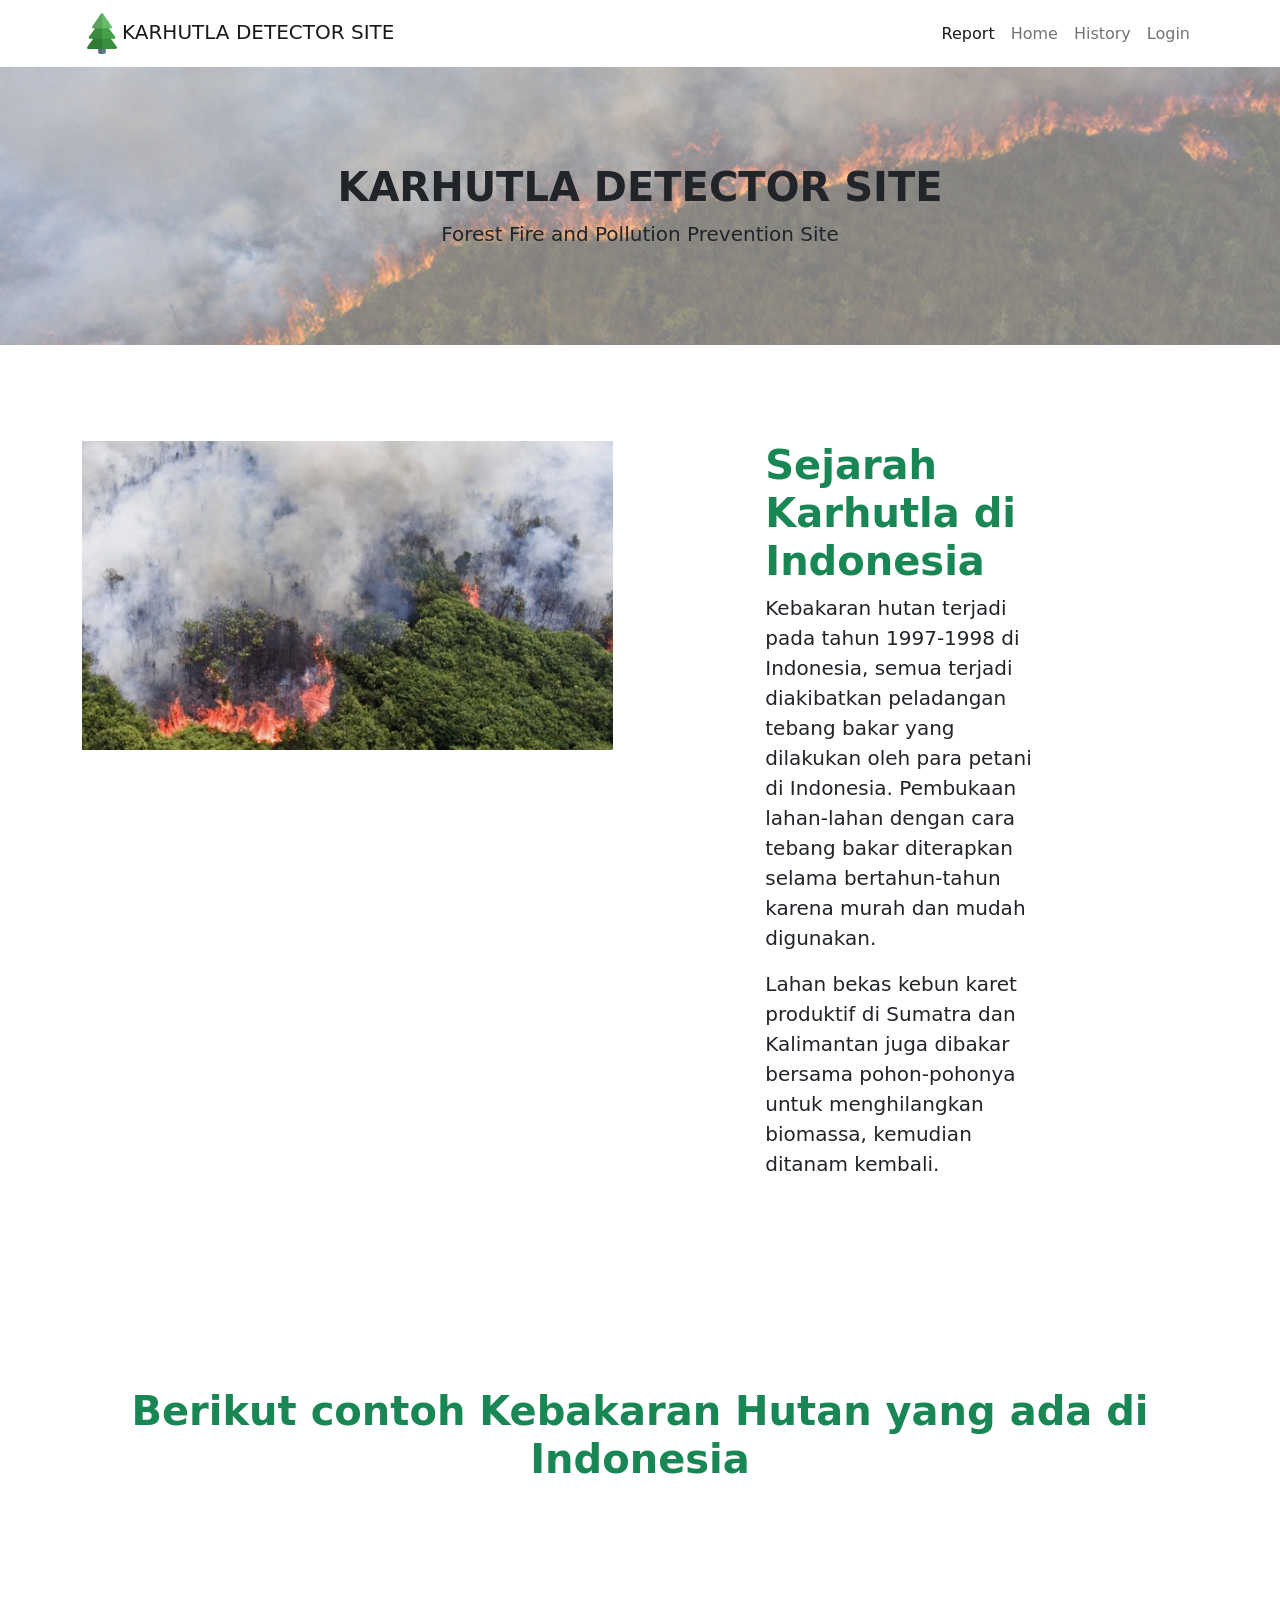
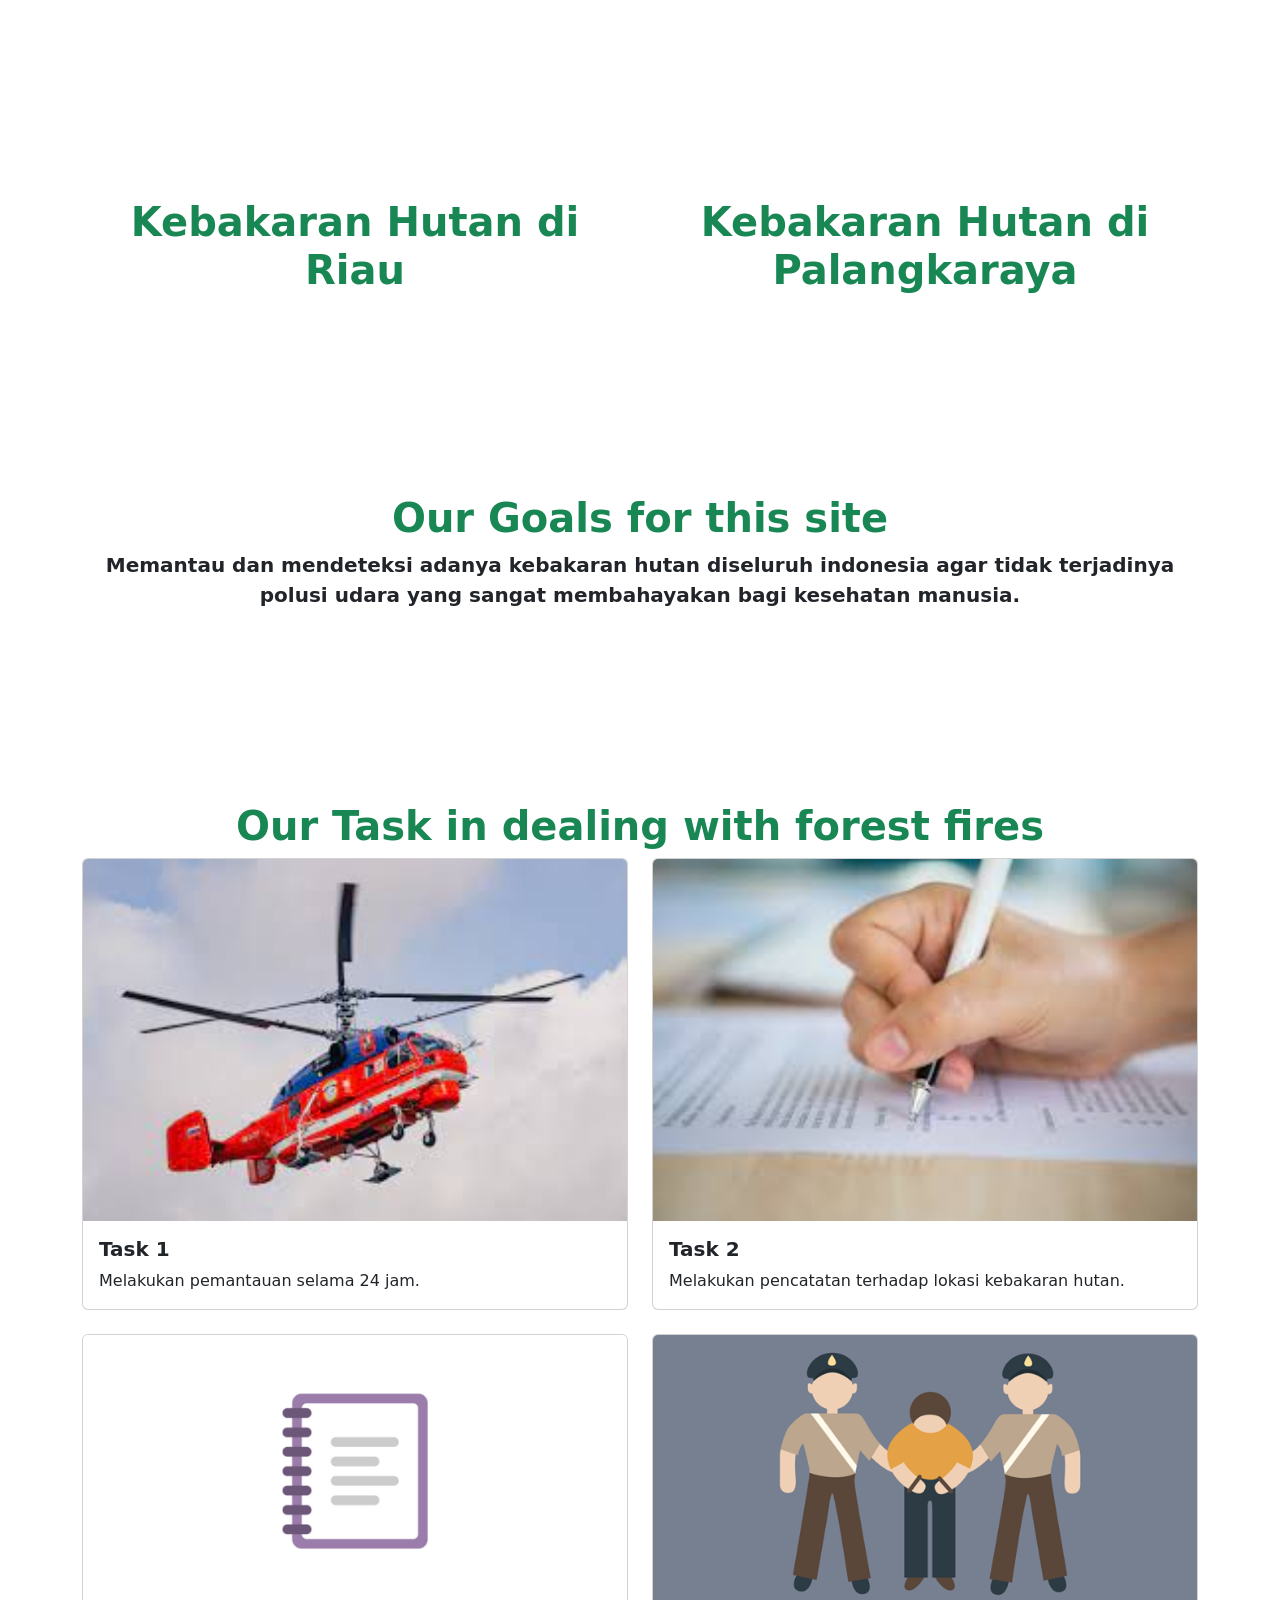
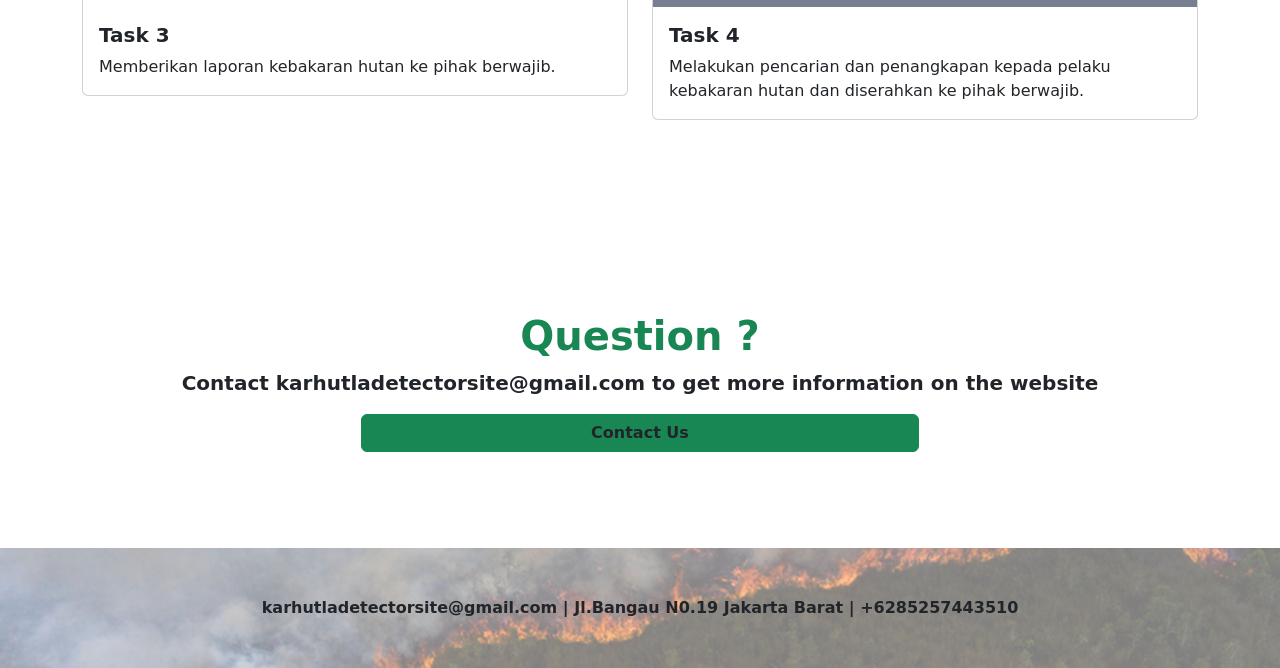
==== index.html @ f3c93c3b "Add files via upload" ====
<!DOCTYPE html>
<html lang="en">
    <head>
        <meta charset="utf-8" />
        <meta name="viewport" content="width=device-width, initial-scale=1, shrink-to-fit=no" />
        <meta name="description" content="" />
        <meta name="author" content="" />
        <title>KARHUTLA DETECTOR SITE</title>
        <!-- Favicon-->
        <link rel="icon" type="image/x-icon" href="assets/christmas-tree.png" />
        <!-- Core theme CSS (includes Bootstrap)-->
        <link href="css/styles.css" rel="stylesheet" />
    </head>
    <body>
        <!-- Responsive navbar-->
        <nav class="navbar navbar-expand-lg navbar-white bg-white">
            <div class="container">
                <a class="navbar-brand" href="#!"><img src="assets/christmas-tree.png" alt="" width="40" height="41">KARHUTLA DETECTOR SITE</a>
                <button class="navbar-toggler" type="button" data-bs-toggle="collapse" data-bs-target="#navbarSupportedContent" aria-controls="navbarSupportedContent" aria-expanded="false" aria-label="Toggle navigation"><span class="navbar-toggler-icon"></span></button>
                <div class="collapse navbar-collapse" id="navbarSupportedContent">
                    <ul class="navbar-nav ms-auto mb-2 mb-lg-0">
                        <li class="nav-item"><a class="nav-link active" aria-current="page" href="report.html">Report</a></li>
                        <li class="nav-item"><a class="nav-link" href="index.html">Home</a></li>
                        <li class="nav-item"><a class="nav-link" href="history.html">History</a></li>
                        <li class="nav-item"><a class="nav-link" href="login.html">Login</a></li>
                    </ul>
                </div>
            </div>
        </nav>
        <!-- Header - set the background image for the header in the line below-->
        <header class="py-5 bg-image-full" style="background-image: url('assets/KARHUTLA.png')">
            <div class="text-center my-5">
                <h1 class="text-dark fs-1 fw-bolder">KARHUTLA DETECTOR SITE</h1>
                <p class="text-dark fs-5 fw-italic">Forest Fire and Pollution Prevention Site</p>
            </div>
        </header>


        <!-- Content section-->
        <section class="py-5">
            <div class="container my-5 d-flex">
                <img src="assets/kebakaran-lahan-gambut-di-desa-jungkal-1_169.jpeg" alt="" width="531" height="309">
                <div class="row justify-content-center">
                    <div class="col-lg-6">
                        <h2 class="text-success fs-1 fw-bolder">Sejarah Karhutla di Indonesia</h2>
                        <p class="lead">Kebakaran hutan terjadi pada tahun 1997-1998 di Indonesia, semua terjadi diakibatkan peladangan tebang
                            bakar yang dilakukan oleh para petani di Indonesia. Pembukaan lahan-lahan dengan cara tebang bakar diterapkan selama
                            bertahun-tahun karena murah dan mudah digunakan.
                        </p>
                        <p class="lead">Lahan bekas kebun karet produktif di Sumatra dan Kalimantan juga dibakar bersama pohon-pohonya untuk
                            menghilangkan biomassa, kemudian ditanam kembali.
                        </p>
                    </div>
                </div>
            </div>
        </section>


        <!-- Content section-->
        <section class="py-5">
            <div class="container my-5">
                <div class="row justify-content-center">
                    <div class="col-lg-12">
                        <h2 class="text-center text-success fw-bolder fs-1">Berikut contoh Kebakaran Hutan yang ada di Indonesia</h2>
                    </div>
                    <div class="col lg-6">
                        <div class="ratio ratio-16x9">
                            <iframe src="https://youtu.be/qpAShUj5Jpo?si=5IlrTbYM2L9BTqya" title="Kebakaran Hutan di Riau"></iframe>
                        </div>
                        <h1 class="text-center fw-semibold text-success">Kebakaran Hutan di Riau</h1>
                    </div>
                    <div class="col lg-6">
                        <div class="ratio ratio-16x9">
                            <iframe src="https://youtu.be/cccvtlO1Bw4?si=IxOAvPExMIFR67y2" title="Kebakaran Hutan di Riau"></iframe>
                        </div>
                        <h1 class="text-center fw-semibold text-success">Kebakaran Hutan di Palangkaraya</h1>
                    </div>
                </div>
            </div>
            <div class="row">
            </div>
        </section>


        <!-- Content Section -->
        <section class="py-5">
            <div class="container my-5">
                <h1 class="fw-bolder text-center text-success">Our Goals for this site</h1>
                <p class="fw-semibold text-center fs-5">Memantau dan mendeteksi adanya kebakaran hutan diseluruh indonesia agar tidak terjadinya
                    polusi udara yang sangat membahayakan bagi kesehatan manusia.
                </p>
            </div>
        </section>


        <!-- Content Section -->
        <section class="py-5">
            <div class="container my-5">
                <h1 class="fw-bolder text-center text-success">Our Task in dealing with forest fires</h1>
                <!-- Task Content Section -->
                <div class="row row-cols-1 row-cols-md-2 g-4">
                    <div class="col">
                      <div class="card">
                        <img src="assets/Untitled.jpeg" class="card-img-top" alt="...">
                        <div class="card-body">
                          <h5 class="card-title fw-bolder">Task 1</h5>
                          <p class="card-text">Melakukan pemantauan selama 24 jam.</p>
                        </div>
                      </div>
                    </div>
                    <div class="col">
                      <div class="card">
                        <img src="assets/images.jpeg" class="card-img-top" alt="...">
                        <div class="card-body">
                          <h5 class="card-title fw-bolder">Task 2</h5>
                          <p class="card-text">Melakukan pencatatan terhadap lokasi kebakaran hutan.</p>
                        </div>
                      </div>
                    </div>
                    <div class="col">
                      <div class="card">
                        <img src="assets/Desain tanpa judul.png" class="card-img-top" alt="...">
                        <div class="card-body">
                          <h5 class="card-title fw-bolder">Task 3</h5>
                          <p class="card-text">Memberikan laporan kebakaran hutan ke pihak berwajib.</p>
                        </div>
                      </div>
                    </div>
                    <div class="col">
                      <div class="card">
                        <img src="assets/ilustrasi-penangkapan-.png" class="card-img-top" alt="...">
                        <div class="card-body">
                          <h5 class="card-title fw-bolder">Task 4</h5>
                          <p class="card-text">Melakukan pencarian dan penangkapan kepada pelaku kebakaran hutan dan diserahkan ke pihak berwajib.</p>
                        </div>
                      </div>
                    </div>
                  </div>
                  <!-- End of Section -->
            </div>
        </section>

        <!-- Content Section -->
        <section class="py-5">
            <div class="container my-5">
                <h1 class="fw-bolder text-center text-success">Question ?</h1>
                <p class="fw-semibold text-center fs-5">Contact karhutladetectorsite@gmail.com to get more information
                    on the website
                </p>
                
                <div class="d-grid gap-2 col-6 mx-auto">
                    <a href="#" class="btn btn-success fw-bolder text-dark" role="button" data-bs-toggle="button">Contact Us</a>
                  </div>
            </div>
        </section>
        <!-- Footer-->
        <footer class="py-5 bg-image-full" style="background-image: url('assets/KARHUTLA.png')">
            <div class="container">
                <p class="m-0 text-center text-dark fw-bolder">karhutladetectorsite@gmail.com | Jl.Bangau N0.19 Jakarta Barat | +6285257443510</p></div>
        </footer>
        <!-- Bootstrap core JS-->
        <script src="https://cdn.jsdelivr.net/npm/bootstrap@5.2.3/dist/js/bootstrap.bundle.min.js"></script>
        <!-- Core theme JS-->
        <script src="js/scripts.js"></script>
    </body>
</html>
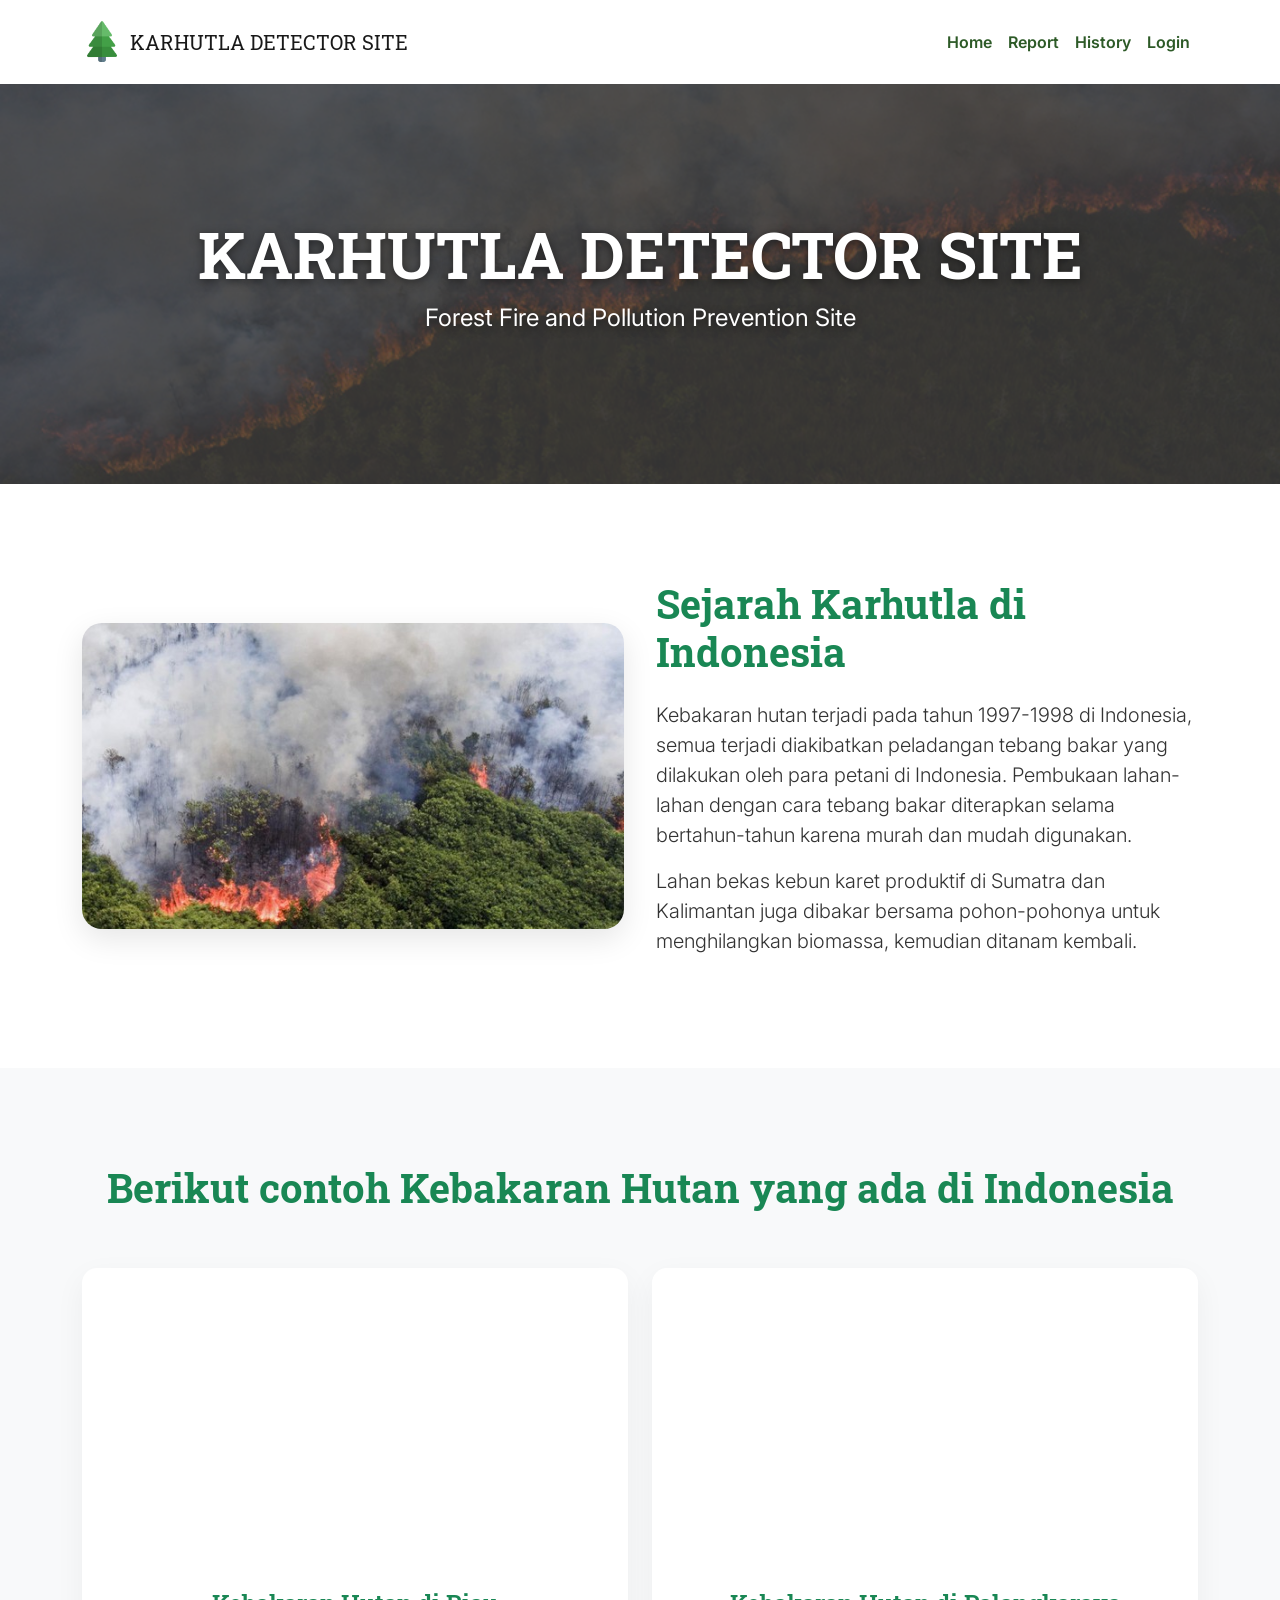
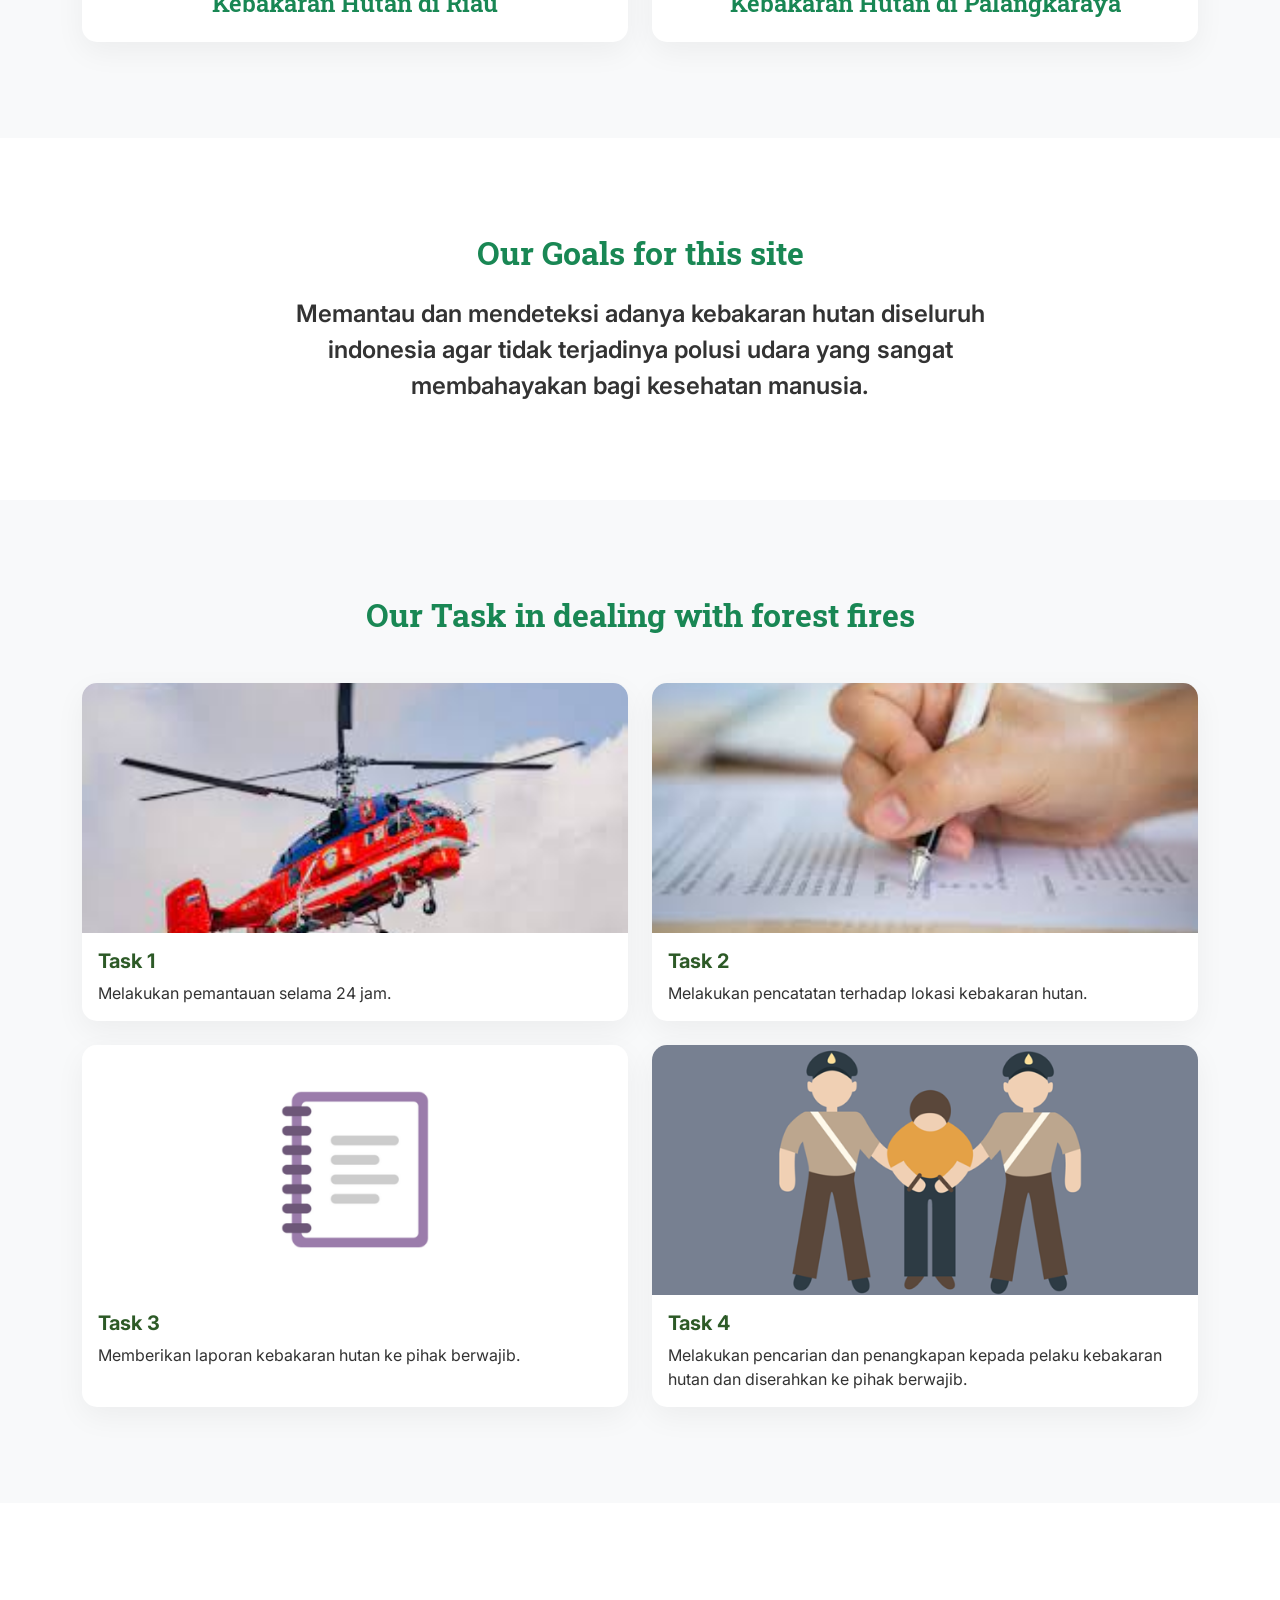
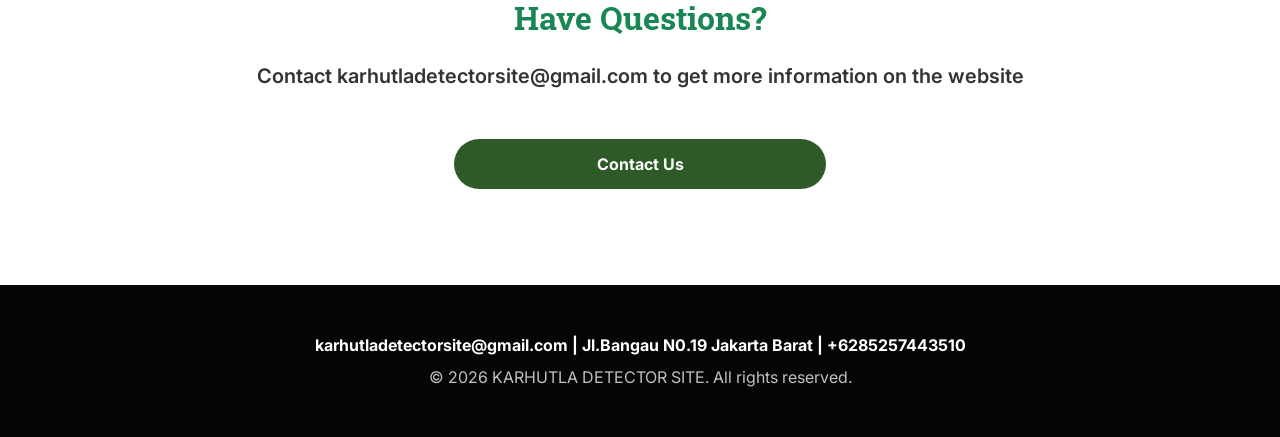
==== commit 7d93b588: "Improve UI/UX, fix broken links, and modernize design" ====
--- a/index.html
+++ b/index.html
@@ -3,46 +3,51 @@
     <head>
         <meta charset="utf-8" />
         <meta name="viewport" content="width=device-width, initial-scale=1, shrink-to-fit=no" />
-        <meta name="description" content="" />
-        <meta name="author" content="" />
+        <meta name="description" content="KARHUTLA DETECTOR SITE - Forest Fire and Pollution Prevention Site. Monitoring and detecting forest fires in Indonesia." />
+        <meta name="author" content="KARHUTLA Team" />
         <title>KARHUTLA DETECTOR SITE</title>
         <!-- Favicon-->
         <link rel="icon" type="image/x-icon" href="assets/christmas-tree.png" />
         <!-- Core theme CSS (includes Bootstrap)-->
         <link href="css/styles.css" rel="stylesheet" />
+        <!-- Custom Premium CSS -->
+        <link href="css/custom.css" rel="stylesheet" />
     </head>
     <body>
         <!-- Responsive navbar-->
-        <nav class="navbar navbar-expand-lg navbar-white bg-white">
+        <nav class="navbar navbar-expand-lg sticky-top">
             <div class="container">
-                <a class="navbar-brand" href="#!"><img src="assets/christmas-tree.png" alt="" width="40" height="41">KARHUTLA DETECTOR SITE</a>
+                <a class="navbar-brand d-flex align-items-center" href="index.html">
+                    <img src="assets/christmas-tree.png" alt="Logo" width="40" height="41" class="me-2">
+                    KARHUTLA DETECTOR SITE
+                </a>
                 <button class="navbar-toggler" type="button" data-bs-toggle="collapse" data-bs-target="#navbarSupportedContent" aria-controls="navbarSupportedContent" aria-expanded="false" aria-label="Toggle navigation"><span class="navbar-toggler-icon"></span></button>
                 <div class="collapse navbar-collapse" id="navbarSupportedContent">
                     <ul class="navbar-nav ms-auto mb-2 mb-lg-0">
-                        <li class="nav-item"><a class="nav-link active" aria-current="page" href="report.html">Report</a></li>
                         <li class="nav-item"><a class="nav-link" href="index.html">Home</a></li>
+                        <li class="nav-item"><a class="nav-link" href="report.html">Report</a></li>
                         <li class="nav-item"><a class="nav-link" href="history.html">History</a></li>
                         <li class="nav-item"><a class="nav-link" href="login.html">Login</a></li>
                     </ul>
                 </div>
             </div>
         </nav>
-        <!-- Header - set the background image for the header in the line below-->
-        <header class="py-5 bg-image-full" style="background-image: url('assets/KARHUTLA.png')">
-            <div class="text-center my-5">
-                <h1 class="text-dark fs-1 fw-bolder">KARHUTLA DETECTOR SITE</h1>
-                <p class="text-dark fs-5 fw-italic">Forest Fire and Pollution Prevention Site</p>
+
+        <!-- Header -->
+        <header class="py-5 bg-image-full" style="background-image: url('assets/KARHUTLA.png'); min-height: 400px; display: flex; align-items: center;">
+            <div class="container text-center">
+                <h1 class="display-3 fw-bolder">KARHUTLA DETECTOR SITE</h1>
+                <p class="fs-4 italic">Forest Fire and Pollution Prevention Site</p>
             </div>
         </header>
 
-
         <!-- Content section-->
         <section class="py-5">
-            <div class="container my-5 d-flex">
-                <img src="assets/kebakaran-lahan-gambut-di-desa-jungkal-1_169.jpeg" alt="" width="531" height="309">
-                <div class="row justify-content-center">
-                    <div class="col-lg-6">
-                        <h2 class="text-success fs-1 fw-bolder">Sejarah Karhutla di Indonesia</h2>
+            <div class="container my-5">
+                <div class="responsive-layout">
+                    <img src="assets/kebakaran-lahan-gambut-di-desa-jungkal-1_169.jpeg" alt="Kebakaran Hutan" width="531" height="309">
+                    <div class="text-content">
+                        <h2 class="text-success fs-1 fw-bolder mb-4">Sejarah Karhutla di Indonesia</h2>
                         <p class="lead">Kebakaran hutan terjadi pada tahun 1997-1998 di Indonesia, semua terjadi diakibatkan peladangan tebang
                             bakar yang dilakukan oleh para petani di Indonesia. Pembukaan lahan-lahan dengan cara tebang bakar diterapkan selama
                             bertahun-tahun karena murah dan mudah digunakan.
@@ -55,53 +60,53 @@
             </div>
         </section>
 
-
-        <!-- Content section-->
-        <section class="py-5">
+        <!-- Video Section-->
+        <section class="py-5 bg-light">
             <div class="container my-5">
-                <div class="row justify-content-center">
+                <div class="row justify-content-center mb-5">
                     <div class="col-lg-12">
                         <h2 class="text-center text-success fw-bolder fs-1">Berikut contoh Kebakaran Hutan yang ada di Indonesia</h2>
                     </div>
-                    <div class="col lg-6">
-                        <div class="ratio ratio-16x9">
-                            <iframe src="https://youtu.be/qpAShUj5Jpo?si=5IlrTbYM2L9BTqya" title="Kebakaran Hutan di Riau"></iframe>
+                </div>
+                <div class="row g-4">
+                    <div class="col-lg-6">
+                        <div class="card h-100 p-3">
+                            <div class="ratio ratio-16x9 mb-3 rounded overflow-hidden">
+                                <iframe src="https://www.youtube.com/embed/qpAShUj5Jpo" title="Kebakaran Hutan di Riau" allowfullscreen></iframe>
+                            </div>
+                            <h3 class="text-center fw-semibold text-success h4">Kebakaran Hutan di Riau</h3>
                         </div>
-                        <h1 class="text-center fw-semibold text-success">Kebakaran Hutan di Riau</h1>
                     </div>
-                    <div class="col lg-6">
-                        <div class="ratio ratio-16x9">
-                            <iframe src="https://youtu.be/cccvtlO1Bw4?si=IxOAvPExMIFR67y2" title="Kebakaran Hutan di Riau"></iframe>
+                    <div class="col-lg-6">
+                        <div class="card h-100 p-3">
+                            <div class="ratio ratio-16x9 mb-3 rounded overflow-hidden">
+                                <iframe src="https://www.youtube.com/embed/cccvtlO1Bw4" title="Kebakaran Hutan di Palangkaraya" allowfullscreen></iframe>
+                            </div>
+                            <h3 class="text-center fw-semibold text-success h4">Kebakaran Hutan di Palangkaraya</h3>
                         </div>
-                        <h1 class="text-center fw-semibold text-success">Kebakaran Hutan di Palangkaraya</h1>
                     </div>
                 </div>
             </div>
-            <div class="row">
-            </div>
         </section>
 
-
-        <!-- Content Section -->
+        <!-- Goals Section -->
         <section class="py-5">
             <div class="container my-5">
-                <h1 class="fw-bolder text-center text-success">Our Goals for this site</h1>
-                <p class="fw-semibold text-center fs-5">Memantau dan mendeteksi adanya kebakaran hutan diseluruh indonesia agar tidak terjadinya
+                <h2 class="fw-bolder text-center text-success mb-4">Our Goals for this site</h2>
+                <p class="fw-semibold text-center fs-4 mx-auto" style="max-width: 800px;">Memantau dan mendeteksi adanya kebakaran hutan diseluruh indonesia agar tidak terjadinya
                     polusi udara yang sangat membahayakan bagi kesehatan manusia.
                 </p>
             </div>
         </section>
 
-
-        <!-- Content Section -->
-        <section class="py-5">
+        <!-- Task Content Section -->
+        <section class="py-5 bg-light">
             <div class="container my-5">
-                <h1 class="fw-bolder text-center text-success">Our Task in dealing with forest fires</h1>
-                <!-- Task Content Section -->
+                <h2 class="fw-bolder text-center text-success mb-5">Our Task in dealing with forest fires</h2>
                 <div class="row row-cols-1 row-cols-md-2 g-4">
                     <div class="col">
-                      <div class="card">
-                        <img src="assets/Untitled.jpeg" class="card-img-top" alt="...">
+                      <div class="card h-100">
+                        <img src="assets/Untitled.jpeg" class="card-img-top" alt="Task 1" style="height: 250px; object-fit: cover;">
                         <div class="card-body">
                           <h5 class="card-title fw-bolder">Task 1</h5>
                           <p class="card-text">Melakukan pemantauan selama 24 jam.</p>
@@ -109,8 +114,8 @@
                       </div>
                     </div>
                     <div class="col">
-                      <div class="card">
-                        <img src="assets/images.jpeg" class="card-img-top" alt="...">
+                      <div class="card h-100">
+                        <img src="assets/images.jpeg" class="card-img-top" alt="Task 2" style="height: 250px; object-fit: cover;">
                         <div class="card-body">
                           <h5 class="card-title fw-bolder">Task 2</h5>
                           <p class="card-text">Melakukan pencatatan terhadap lokasi kebakaran hutan.</p>
@@ -118,8 +123,8 @@
                       </div>
                     </div>
                     <div class="col">
-                      <div class="card">
-                        <img src="assets/Desain tanpa judul.png" class="card-img-top" alt="...">
+                      <div class="card h-100">
+                        <img src="assets/Desain tanpa judul.png" class="card-img-top" alt="Task 3" style="height: 250px; object-fit: cover;">
                         <div class="card-body">
                           <h5 class="card-title fw-bolder">Task 3</h5>
                           <p class="card-text">Memberikan laporan kebakaran hutan ke pihak berwajib.</p>
@@ -127,8 +132,8 @@
                       </div>
                     </div>
                     <div class="col">
-                      <div class="card">
-                        <img src="assets/ilustrasi-penangkapan-.png" class="card-img-top" alt="...">
+                      <div class="card h-100">
+                        <img src="assets/ilustrasi-penangkapan-.png" class="card-img-top" alt="Task 4" style="height: 250px; object-fit: cover;">
                         <div class="card-body">
                           <h5 class="card-title fw-bolder">Task 4</h5>
                           <p class="card-text">Melakukan pencarian dan penangkapan kepada pelaku kebakaran hutan dan diserahkan ke pihak berwajib.</p>
@@ -136,28 +141,28 @@
                       </div>
                     </div>
                   </div>
-                  <!-- End of Section -->
             </div>
         </section>
 
-        <!-- Content Section -->
+        <!-- Contact Section -->
         <section class="py-5">
-            <div class="container my-5">
-                <h1 class="fw-bolder text-center text-success">Question ?</h1>
-                <p class="fw-semibold text-center fs-5">Contact karhutladetectorsite@gmail.com to get more information
-                    on the website
-                </p>
-                
-                <div class="d-grid gap-2 col-6 mx-auto">
-                    <a href="#" class="btn btn-success fw-bolder text-dark" role="button" data-bs-toggle="button">Contact Us</a>
-                  </div>
+            <div class="container my-5 text-center">
+                <h2 class="fw-bolder text-success mb-4">Have Questions?</h2>
+                <p class="fw-semibold fs-5 mb-5">Contact karhutladetectorsite@gmail.com to get more information on the website</p>
+                <div class="d-grid gap-2 col-md-4 mx-auto">
+                    <a href="mailto:karhutladetectorsite@gmail.com" class="btn btn-success fw-bolder">Contact Us</a>
+                </div>
             </div>
         </section>
+
         <!-- Footer-->
         <footer class="py-5 bg-image-full" style="background-image: url('assets/KARHUTLA.png')">
             <div class="container">
-                <p class="m-0 text-center text-dark fw-bolder">karhutladetectorsite@gmail.com | Jl.Bangau N0.19 Jakarta Barat | +6285257443510</p></div>
+                <p class="m-0 text-center fw-bolder">karhutladetectorsite@gmail.com | Jl.Bangau N0.19 Jakarta Barat | +6285257443510</p>
+                <p class="m-0 text-center mt-2 opacity-75">&copy; 2026 KARHUTLA DETECTOR SITE. All rights reserved.</p>
+            </div>
         </footer>
+
         <!-- Bootstrap core JS-->
         <script src="https://cdn.jsdelivr.net/npm/bootstrap@5.2.3/dist/js/bootstrap.bundle.min.js"></script>
         <!-- Core theme JS-->
--- a/css/custom.css
+++ b/css/custom.css
@@ -0,0 +1,158 @@
+/* Custom Premium Design System for KARHUTLA */
+@import url('https://fonts.googleapis.com/css2?family=Inter:wght@300;400;600;800&family=Roboto+Slab:wght@400;700&display=swap');
+
+:root {
+    --primary-green: #2d5a27;
+    --accent-orange: #e67e22;
+    --glass-bg: rgba(255, 255, 255, 0.85);
+    --glass-border: rgba(255, 255, 255, 0.3);
+    --dark-overlay: rgba(0, 0, 0, 0.6);
+}
+
+body {
+    font-family: 'Inter', sans-serif;
+    color: #333;
+}
+
+h1, h2, h3, .navbar-brand {
+    font-family: 'Roboto Slab', serif;
+}
+
+/* Glassmorphism Navigation */
+.navbar {
+    background: var(--glass-bg) !important;
+    backdrop-filter: blur(10px);
+    border-bottom: 1px solid var(--glass-border);
+    padding: 1rem 0;
+    transition: all 0.3s ease;
+}
+
+.nav-link {
+    font-weight: 600;
+    color: var(--primary-green) !important;
+    transition: color 0.3s ease;
+}
+
+.nav-link:hover, .nav-link.active {
+    color: var(--accent-orange) !important;
+}
+
+/* Hero Section with Overlay */
+header.bg-image-full {
+    position: relative;
+    overflow: hidden;
+}
+
+header.bg-image-full::before {
+    content: '';
+    position: absolute;
+    top: 0;
+    left: 0;
+    right: 0;
+    bottom: 0;
+    background: var(--dark-overlay);
+    z-index: 1;
+}
+
+header.bg-image-full .text-center {
+    position: relative;
+    z-index: 2;
+}
+
+header.bg-image-full h1, header.bg-image-full p {
+    color: #fff !important;
+    text-shadow: 0 2px 10px rgba(0,0,0,0.5);
+}
+
+/* Premium Cards */
+.card {
+    border: none;
+    border-radius: 15px;
+    overflow: hidden;
+    box-shadow: 0 10px 30px rgba(0,0,0,0.05);
+    transition: all 0.4s cubic-bezier(0.175, 0.885, 0.32, 1.275);
+}
+
+.card:hover {
+    transform: translateY(-10px);
+    box-shadow: 0 15px 40px rgba(0,0,0,0.15);
+}
+
+.card-title {
+    color: var(--primary-green);
+}
+
+/* Modern Buttons */
+.btn-success {
+    background-color: var(--primary-green);
+    border: none;
+    padding: 0.8rem 2rem;
+    border-radius: 50px;
+    transition: all 0.3s ease;
+}
+
+.btn-success:hover {
+    background-color: #1e3d1a;
+    transform: scale(1.05);
+    box-shadow: 0 5px 15px rgba(45, 90, 39, 0.4);
+}
+
+/* Form Styles */
+.form-control {
+    border-radius: 10px;
+    padding: 0.8rem 1.2rem;
+    border: 1px solid #ddd;
+    transition: all 0.3s ease;
+}
+
+.form-control:focus {
+    border-color: var(--primary-green);
+    box-shadow: 0 0 0 0.25rem rgba(45, 90, 39, 0.25);
+}
+
+/* Responsive Image layout */
+.responsive-layout {
+    display: flex;
+    flex-wrap: wrap;
+    align-items: center;
+    gap: 2rem;
+}
+
+.responsive-layout img {
+    flex: 1 1 400px;
+    max-width: 100%;
+    height: auto;
+    border-radius: 20px;
+    box-shadow: 0 10px 30px rgba(0,0,0,0.1);
+}
+
+.responsive-layout .text-content {
+    flex: 1 1 400px;
+}
+
+/* Footer Styling */
+footer {
+    position: relative;
+    background: #1a1a1a !important;
+}
+
+footer::before {
+    content: '';
+    position: absolute;
+    top: 0;
+    left: 0;
+    right: 0;
+    bottom: 0;
+    background: rgba(0,0,0,0.8);
+    z-index: 1;
+}
+
+footer .container {
+    position: relative;
+    z-index: 2;
+    color: #aaa !important;
+}
+
+footer p {
+    color: #fff !important;
+}
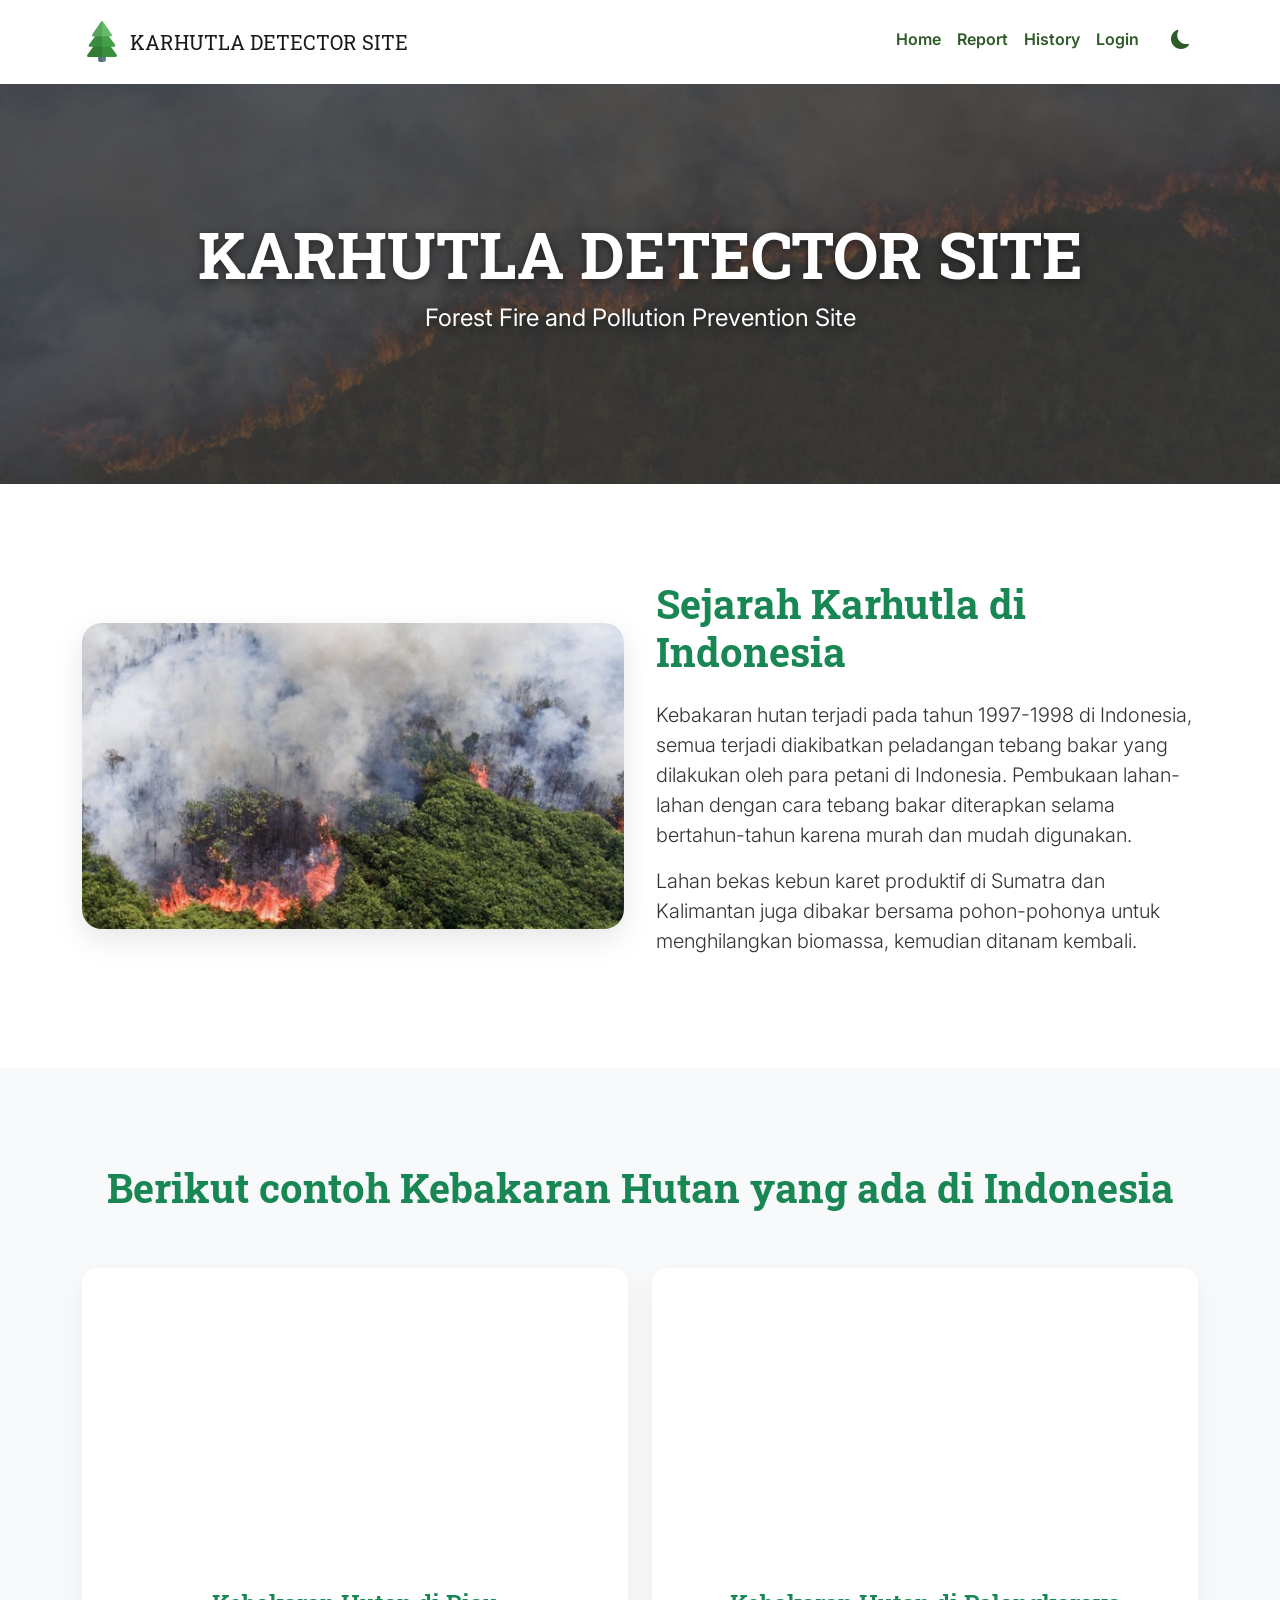
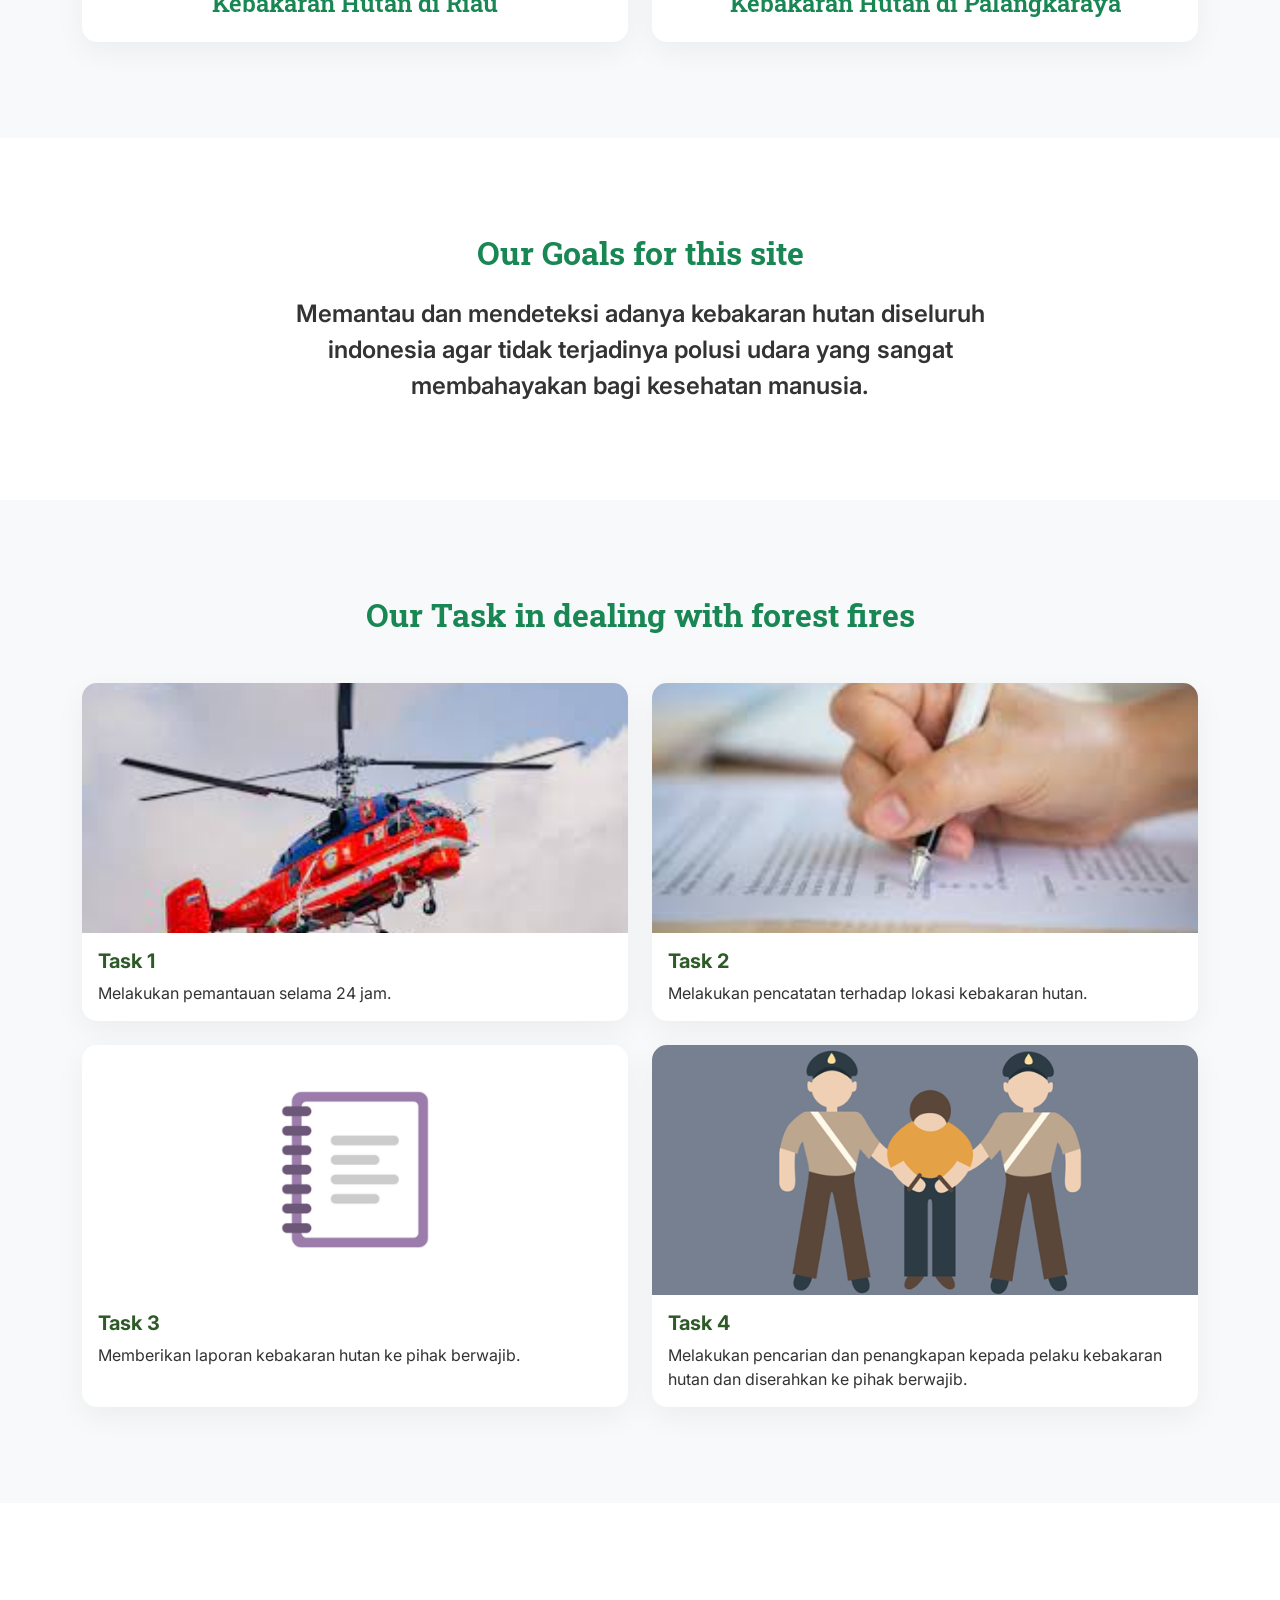
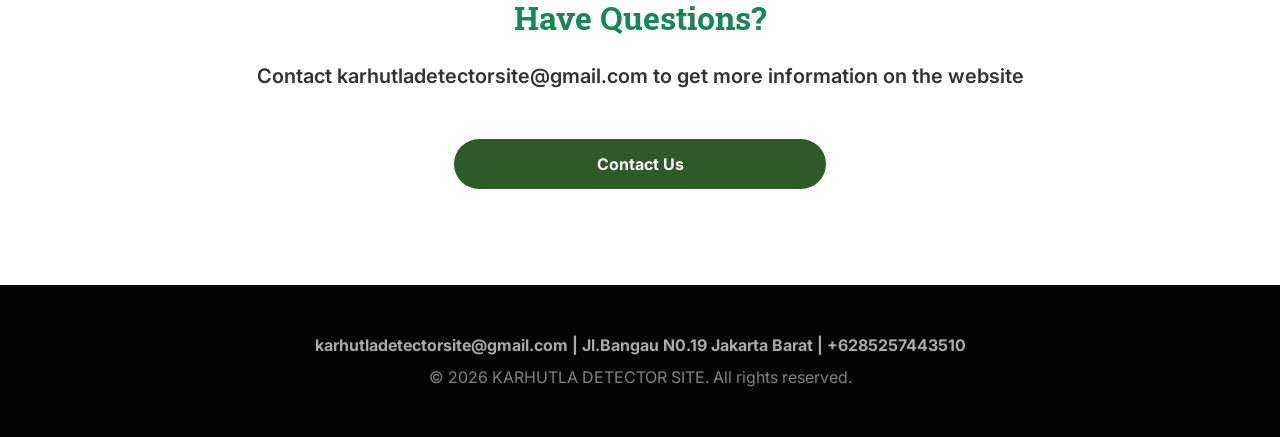
==== commit eb5a3969: "Add Dark Mode feature with local storage persistence" ====
--- a/index.html
+++ b/index.html
@@ -12,6 +12,8 @@
         <link href="css/styles.css" rel="stylesheet" />
         <!-- Custom Premium CSS -->
         <link href="css/custom.css" rel="stylesheet" />
+        <!-- Bootstrap Icons -->
+        <link rel="stylesheet" href="https://cdn.jsdelivr.net/npm/bootstrap-icons@1.10.5/font/bootstrap-icons.css">
     </head>
     <body>
         <!-- Responsive navbar-->
@@ -28,6 +30,11 @@
                         <li class="nav-item"><a class="nav-link" href="report.html">Report</a></li>
                         <li class="nav-item"><a class="nav-link" href="history.html">History</a></li>
                         <li class="nav-item"><a class="nav-link" href="login.html">Login</a></li>
+                        <li class="nav-item ms-lg-3">
+                            <button id="theme-toggle" class="theme-toggle" aria-label="Toggle dark mode">
+                                <i class="bi bi-moon-fill"></i>
+                            </button>
+                        </li>
                     </ul>
                 </div>
             </div>
@@ -167,5 +174,7 @@
         <script src="https://cdn.jsdelivr.net/npm/bootstrap@5.2.3/dist/js/bootstrap.bundle.min.js"></script>
         <!-- Core theme JS-->
         <script src="js/scripts.js"></script>
+        <!-- Dark Mode JS -->
+        <script src="js/theme-toggle.js"></script>
     </body>
 </html>
--- a/css/custom.css
+++ b/css/custom.css
@@ -7,11 +7,28 @@
     --glass-bg: rgba(255, 255, 255, 0.85);
     --glass-border: rgba(255, 255, 255, 0.3);
     --dark-overlay: rgba(0, 0, 0, 0.6);
+    --bg-color: #ffffff;
+    --text-color: #333333;
+    --card-bg: #ffffff;
+    --light-bg: #f8f9fa;
+}
+
+[data-theme='dark'] {
+    --primary-green: #4caf50;
+    --accent-orange: #ff9800;
+    --glass-bg: rgba(30, 30, 30, 0.85);
+    --glass-border: rgba(255, 255, 255, 0.1);
+    --bg-color: #121212;
+    --text-color: #e0e0e0;
+    --card-bg: #1e1e1e;
+    --light-bg: #1a1a1a;
 }
 
 body {
     font-family: 'Inter', sans-serif;
-    color: #333;
+    color: var(--text-color);
+    background-color: var(--bg-color);
+    transition: background-color 0.3s ease, color 0.3s ease;
 }
 
 h1, h2, h3, .navbar-brand {
@@ -69,6 +86,7 @@
     border: none;
     border-radius: 15px;
     overflow: hidden;
+    background-color: var(--card-bg);
     box-shadow: 0 10px 30px rgba(0,0,0,0.05);
     transition: all 0.4s cubic-bezier(0.175, 0.885, 0.32, 1.275);
 }
@@ -153,6 +171,33 @@
     color: #aaa !important;
 }
 
-footer p {
-    color: #fff !important;
-}
+.bg-light {
+    background-color: var(--light-bg) !important;
+}
+
+.text-muted {
+    color: var(--text-color) !important;
+    opacity: 0.7;
+}
+
+/* Theme Toggle Button Styles */
+.theme-toggle {
+    background: none;
+    border: none;
+    color: var(--primary-green);
+    font-size: 1.2rem;
+    cursor: pointer;
+    padding: 0.5rem;
+    display: flex;
+    align-items: center;
+    justify-content: center;
+    transition: transform 0.3s ease;
+}
+
+.theme-toggle:hover {
+    transform: rotate(15deg) scale(1.1);
+}
+
+[data-theme='dark'] .theme-toggle {
+    color: var(--accent-orange);
+}
